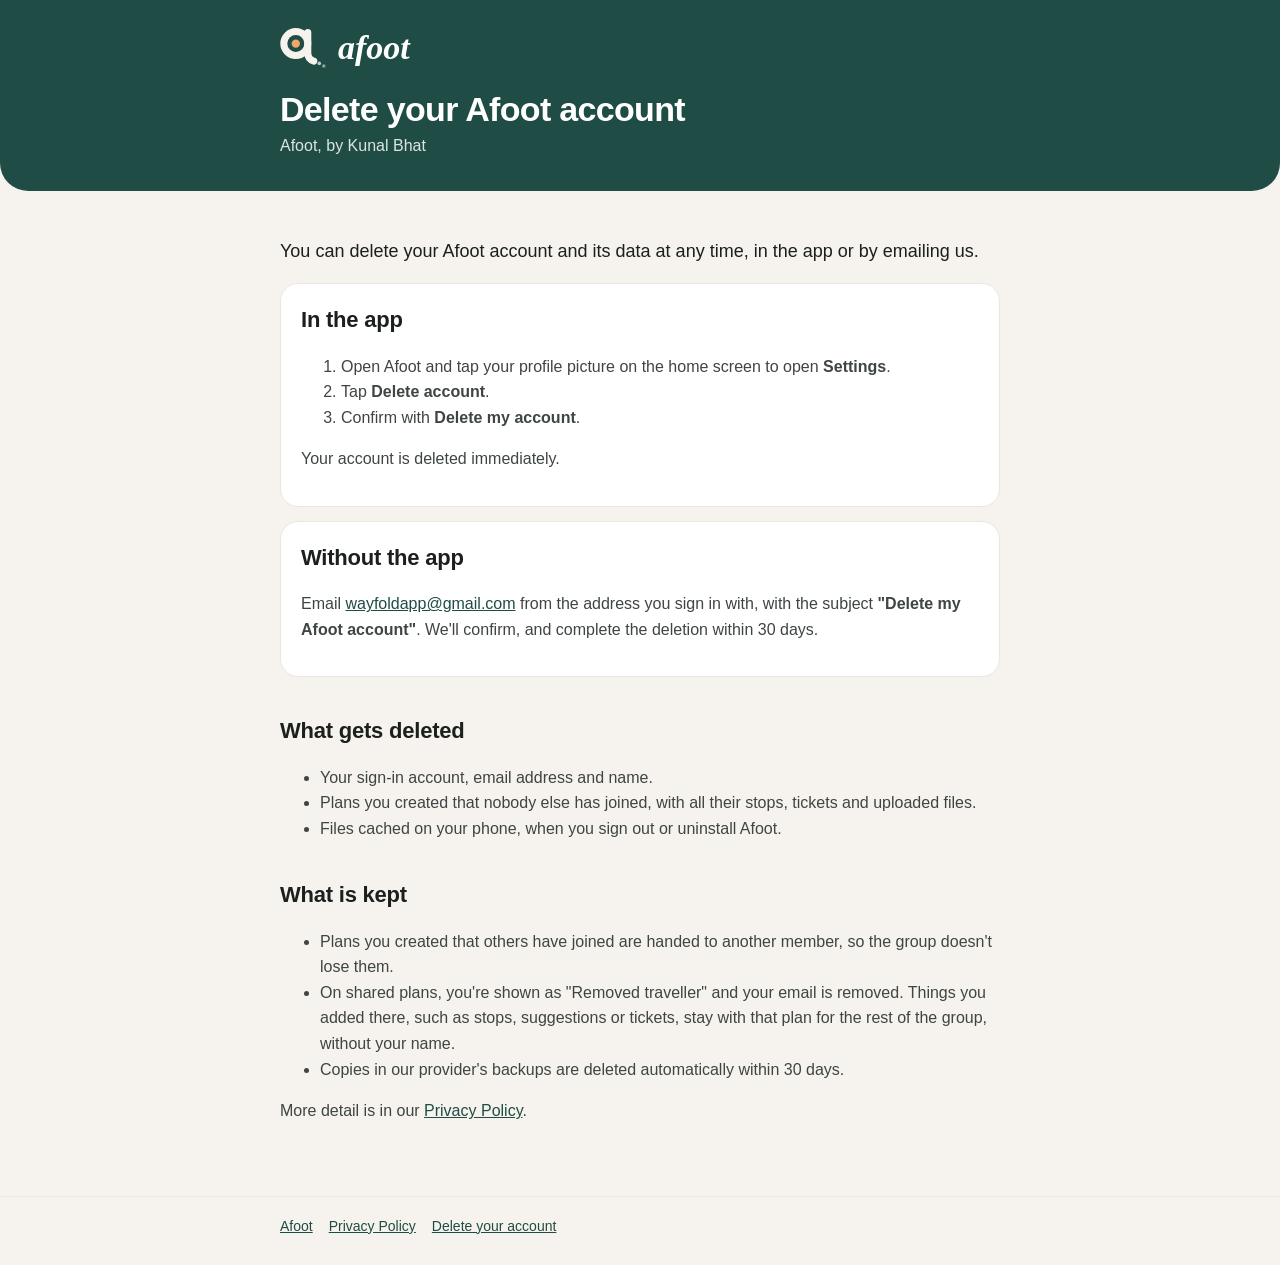
==== delete-account/index.html @ 4aaa6b5b "Afoot site: home, privacy policy and account deletion pages Co-Authored-By: Claude Opus 5.5 <noreply" ====
<!doctype html>
<html lang="en">
<head>
<meta charset="utf-8">
<meta name="viewport" content="width=device-width, initial-scale=1">
<title>Delete your account · Afoot</title>
<meta name="description" content="How to delete your Afoot account and data, in the app or by email.">
<link rel="stylesheet" href="../style.css">
</head>
<body>
<header>
  <div class="wrap">
    <a class="brand" href="../"><svg width="46" height="40" viewBox="0 0 46 40" aria-hidden="true"><g transform="translate(-31.2,-34.4)"><circle cx="47" cy="50" r="12" fill="none" stroke="#F6F3EE" stroke-width="7"/><circle cx="47" cy="50" r="4.2" fill="#F2A66B"/><path d="M59 39 V59 Q59 66 65 67.5" fill="none" stroke="#F6F3EE" stroke-width="7" stroke-linecap="round"/><circle cx="70.5" cy="69.8" r="1.8" fill="#F6F3EE" opacity=".75"/><circle cx="75" cy="72.4" r="1.8" fill="#F6F3EE" opacity=".5"/></g></svg><span>afoot</span></a>
    <h1>Delete your Afoot account</h1>
    <p>Afoot, by Kunal Bhat</p>
  </div>
</header>
<main>
<div class="wrap">

<p class="lead">You can delete your Afoot account and its data at any time, in the app or by emailing us.</p>

<div class="card">
<h2 style="margin-top:0">In the app</h2>
<ol>
<li>Open Afoot and tap your profile picture on the home screen to open <strong>Settings</strong>.</li>
<li>Tap <strong>Delete account</strong>.</li>
<li>Confirm with <strong>Delete my account</strong>.</li>
</ol>
<p>Your account is deleted immediately.</p>
</div>

<div class="card">
<h2 style="margin-top:0">Without the app</h2>
<p>Email <a href="mailto:wayfoldapp@gmail.com?subject=Delete%20my%20Afoot%20account">wayfoldapp@gmail.com</a> from the address you sign in with, with the subject <strong>"Delete my Afoot account"</strong>. We'll confirm, and complete the deletion within 30 days.</p>
</div>

<h2>What gets deleted</h2>
<ul>
<li>Your sign-in account, email address and name.</li>
<li>Plans you created that nobody else has joined, with all their stops, tickets and uploaded files.</li>
<li>Files cached on your phone, when you sign out or uninstall Afoot.</li>
</ul>

<h2>What is kept</h2>
<ul>
<li>Plans you created that others have joined are handed to another member, so the group doesn't lose them.</li>
<li>On shared plans, you're shown as "Removed traveller" and your email is removed. Things you added there, such as stops, suggestions or tickets, stay with that plan for the rest of the group, without your name.</li>
<li>Copies in our provider's backups are deleted automatically within 30 days.</li>
</ul>

<p>More detail is in our <a href="../privacy/#delete-account">Privacy Policy</a>.</p>

</div>
</main>
<footer><div class="wrap nav"><a href="../">Afoot</a><a href="../privacy/">Privacy Policy</a><a href="../delete-account/">Delete your account</a></div></footer>
</body>
</html>
---- style.css ----
:root{--forest:#1F4D45;--cream:#F6F3EE;--apricot:#F2A66B;--mint:#E3EDE9;--ink:#1B1F1D;--soft:#3E4542;--muted:#5B625F;--line:#ECE6DB}
*{box-sizing:border-box}
body{margin:0;background:var(--cream);color:var(--ink);font:16px/1.6 -apple-system,BlinkMacSystemFont,"Segoe UI",Roboto,Helvetica,Arial,sans-serif}
header{background:var(--forest);color:#fff;border-radius:0 0 28px 28px}
.wrap{max-width:760px;margin:0 auto;padding:0 20px}
header .wrap{padding-top:28px;padding-bottom:32px}
.brand{display:flex;align-items:center;gap:12px;color:#fff;text-decoration:none}
.brand span{font:italic 600 34px/1 Georgia,"Times New Roman",serif}
header h1{margin:22px 0 4px;font-size:34px;line-height:1.15;letter-spacing:-.02em}
header p{margin:0;color:rgba(255,255,255,.85)}
main .wrap{padding-top:28px;padding-bottom:56px}
h2{font-size:22px;letter-spacing:-.01em;margin:36px 0 8px}
p,li{color:var(--soft)}
.lead{font-size:18px;color:var(--ink)}
table{width:100%;border-collapse:collapse;background:#fff;border:1px solid var(--line);border-radius:14px;overflow:hidden;font-size:14.5px;margin:12px 0}
th,td{text-align:left;vertical-align:top;padding:10px 12px;border-bottom:1px solid var(--line)}
th{background:var(--mint);color:var(--forest);font-weight:600}
tr:last-child td{border-bottom:0}
.table-scroll{overflow-x:auto}
.card{background:#fff;border:1px solid var(--line);border-radius:18px;padding:18px 20px;margin:14px 0}
a{color:var(--forest)}
code{background:var(--mint);padding:1px 6px;border-radius:6px;font-size:.9em}
footer{border-top:1px solid var(--line);color:var(--muted);font-size:14px}
footer .wrap{padding-top:18px;padding-bottom:28px}
.nav a{margin-right:16px}
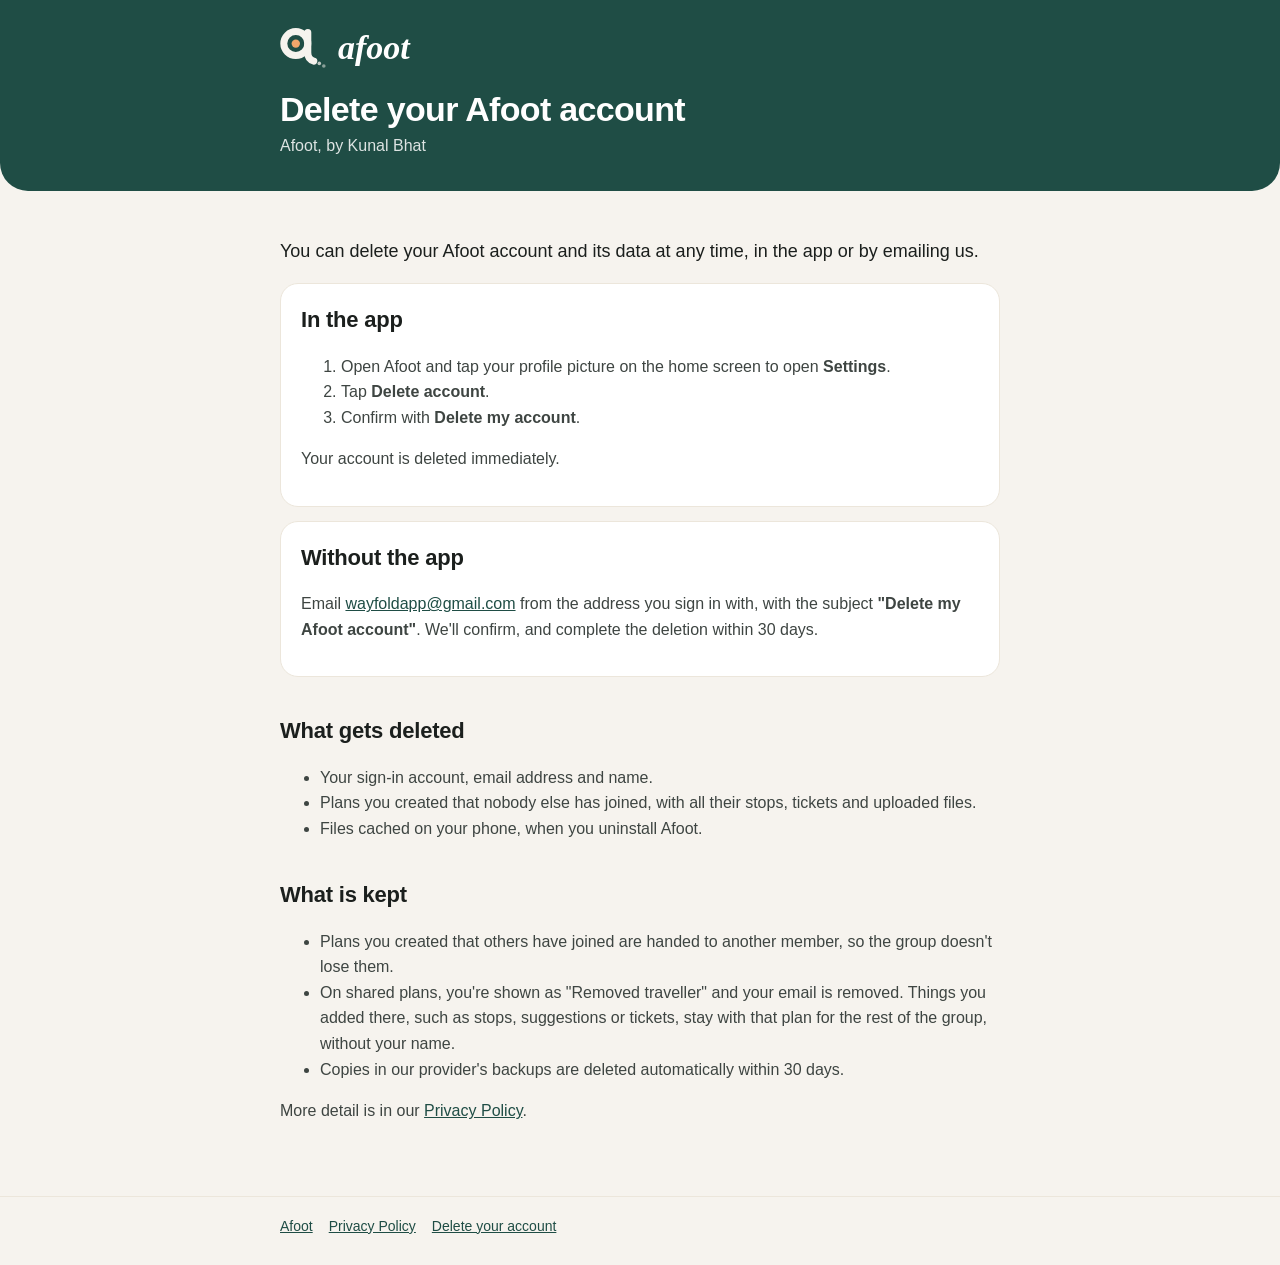
==== commit 650d5f78: "Privacy: cached files on the phone are removed on uninstall, not sign-out Co-Authored-By: Claude Opu" ====
--- a/delete-account/index.html
+++ b/delete-account/index.html
@@ -39,7 +39,7 @@
 <ul>
 <li>Your sign-in account, email address and name.</li>
 <li>Plans you created that nobody else has joined, with all their stops, tickets and uploaded files.</li>
-<li>Files cached on your phone, when you sign out or uninstall Afoot.</li>
+<li>Files cached on your phone, when you uninstall Afoot.</li>
 </ul>
 
 <h2>What is kept</h2>
